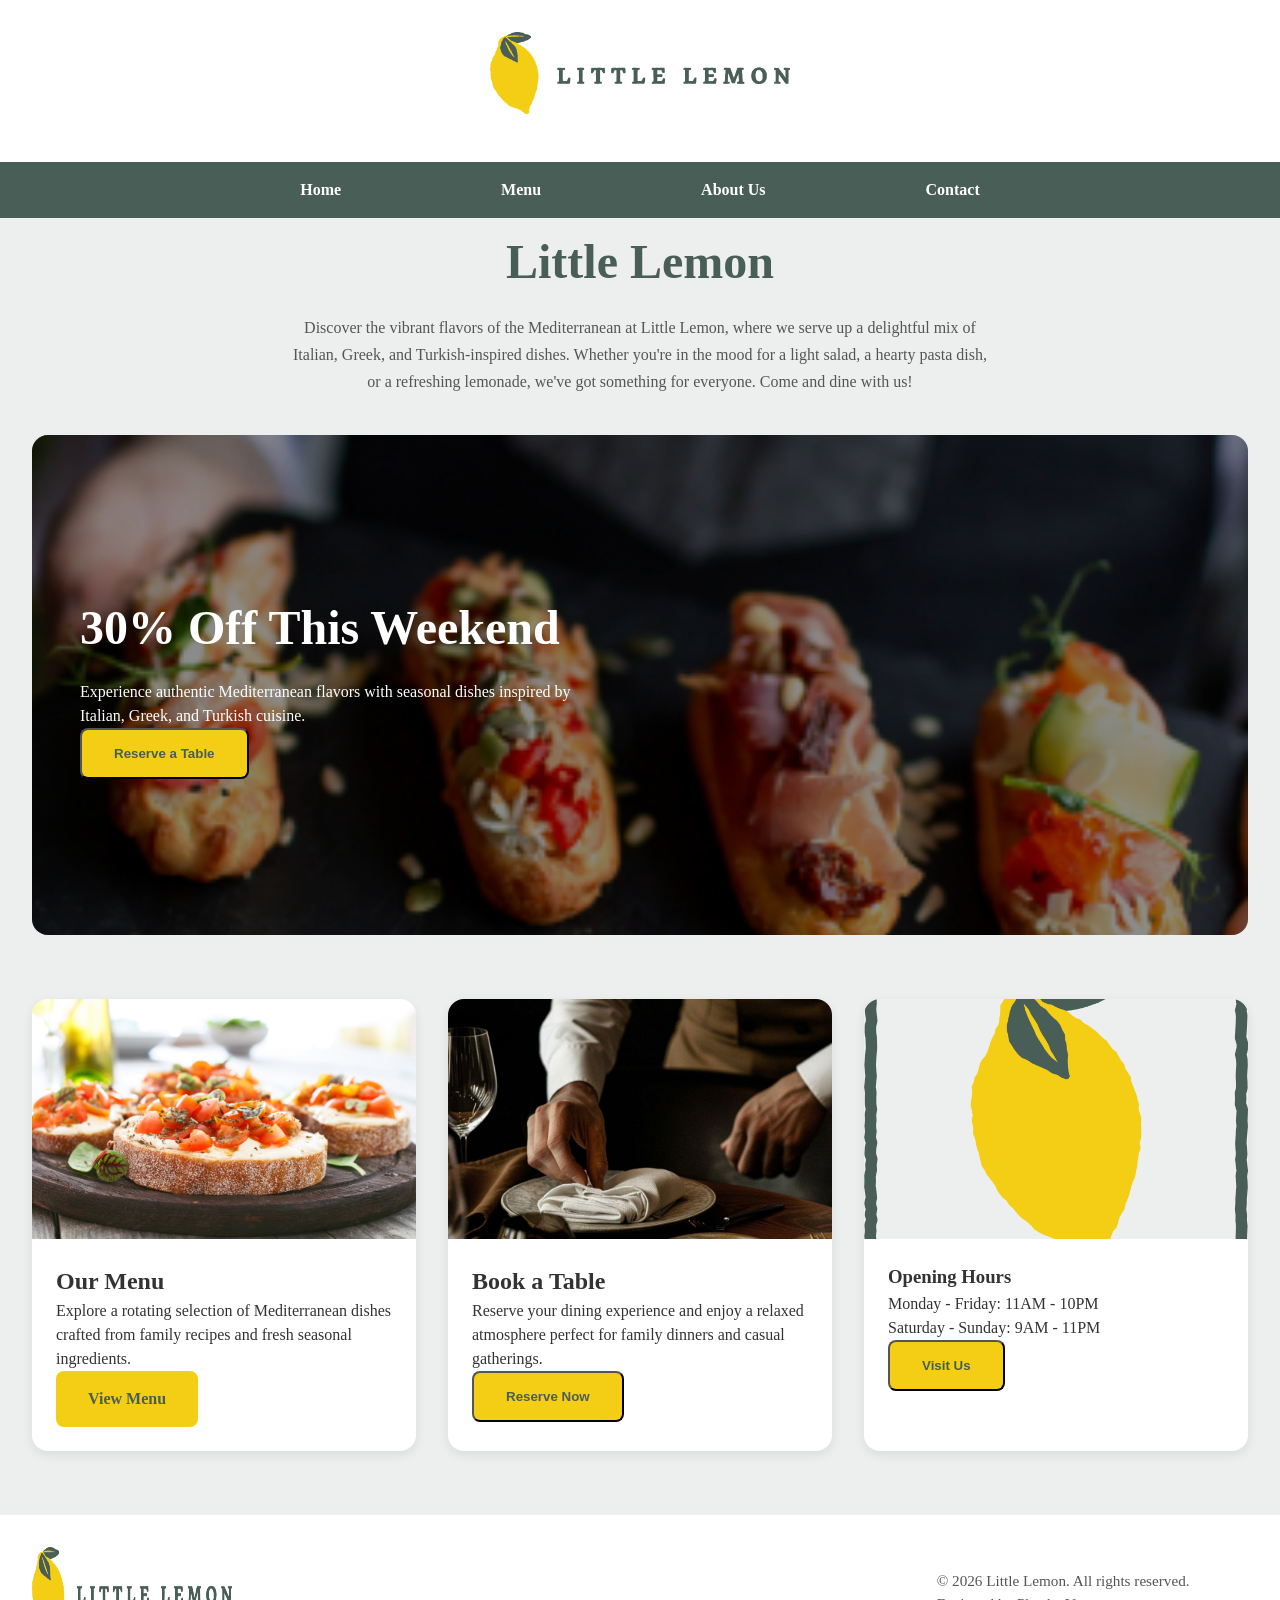
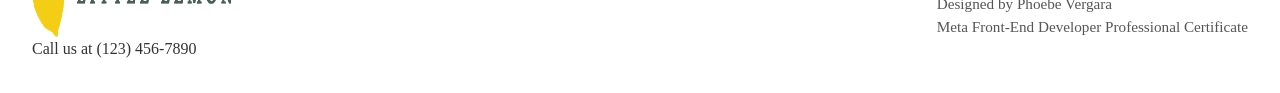
==== index.html @ f0d1e061 "Initial commit: Little Lemon responsive website" ====
<!DOCTYPE html>
<html lang="en">
<head>
    <meta charset="UTF-8">
    <meta name="viewport" content="width=device-width, initial-scale=1.0">
    <title>Document</title>
    <link rel="stylesheet" href="./style.css">
</head>
<body>
    <header class="site-header">
        <div><img src="./images/logo1.png" alt="Little Lemon Logo" class="main-logo"></div>
    </header>
    <nav class="main-nav">
            <ul class="nav-links">
                <li><a href="index.html">Home</a></li>
                <li><a href="menu.html">Menu</a></li>
                <li><a href="about.html">About Us</a></li>
                <li><a href="#footer">Contact</a></li>
            </ul>
    </nav>
    <section class="logo-text">
                <h1 class="logo-title">Little Lemon</h1>
                <p class="logo-description">Discover the vibrant flavors of the Mediterranean at Little Lemon, where we serve up a delightful mix of 
                Italian, Greek, and Turkish-inspired dishes. Whether you're in the mood for a light salad, 
                a hearty pasta dish, or a refreshing lemonade, we've got something for everyone. Come and dine with us!</p>
    </section>
    <main>
        <section class="hero-banner">
            <div class="hero-overlay">
            <article class="hero-content">
                <h2 class="hero-title">30% Off This Weekend</h2>
                <p class="hero-description">
                    Experience authentic Mediterranean flavors with seasonal dishes inspired by Italian, 
                    Greek, and Turkish cuisine.
                </p>
                <div>
                    <button class="hero-button">Reserve a Table</button>
                </div>
            </div>
            </article>
        </section>
        <section class="info-section">
            <article class="info-card">
                <img src="images/menu.jpg" alt="Little Lemon Banner" width="100%" height="200">
                <div class="card-content">
                    <h2>Our Menu</h2>
                    <p>Explore a rotating selection of Mediterranean dishes crafted from family 
                    recipes and fresh seasonal ingredients.</p>
                    <a href="menu.html"  class="card-button">View Menu</a>
                </div>
            </article>
            <article class="info-card">
                <img src="images/book a table.jpg" alt="Little Lemon Banner" width="100%" height="200">
                <div class="card-content">
                    <h2>Book a Table</h2>
                    <p>Reserve your dining experience and enjoy a relaxed atmosphere perfect for 
                    family dinners and casual gatherings.</p>
                    <button href="#" class="card-button">Reserve Now</button>
                </div>
            </article>
            <article class="info-card"> 
                <img src="images/open.png" alt="Little Lemon Banner" width="100%" height="200">
                <div class="card-content">
                    <h3>Opening Hours</h3>
                    <p>Monday - Friday: 11AM - 10PM
                <br>
                   Saturday - Sunday: 9AM - 11PM</p>
                   <button href="#" class="card-button">Visit Us</button>
                </div>
            </article>
        </section>
    </main>
    <footer class="site-footer" id="footer">
        <div class="footer-logo">
            <img src="images/little lemon logo.jpg" alt="Little Lemon Logo" width="200px" height="90px">
            <p>Call us at (123) 456-7890</p>
        </div>
        <div class="footer-copy"> 
            <p>&copy; 2026 Little Lemon. All rights reserved.</p>
            <p>Designed by Phoebe Vergara</p>
            <p>Meta Front-End Developer Professional Certificate</p>
        </div>       
    </footer>
</body>
</html>
---- style.css ----
* {
    margin: 0;
    padding: 0;
    box-sizing: border-box;
}
html {
    scroll-behavior: smooth;
}
body {
    font-family: "Times New Roman", Helvetica, sans-serif;
    line-height: 1.5;
    background-color: #edefee;
    color: #333;
}
main {
    max-width: 1400px;
    margin: 0 auto;
    height: auto;
    object-fit: cover;
}
img {
    max-width: 100%;
    display: block;
}
a {
    text-decoration: none;
    color: inherit;
}
ul {
    list-style: none;
}
section {
    margin-bottom: 2rem;
}
.site-header {
    display: flex;
    flex-direction: column;
    align-items: center;
    padding: 2rem;
    background-color: white;
}

.main-logo {
    width: 300px;
    margin-bottom: 1rem;
}

.logo-text {
    display: flex;
    flex-direction: column;
    align-items: center;
    text-align: center;
    padding: 0.5rem;
}

.logo-title {
    font-size: 3rem;
    color: #495e57;
    margin: 0 0 1rem 0;
}

.logo-description {
    font-size: 1rem;
    color: #555555;
    line-height: 1.7;
    max-width: 700px;
    margin: 0;
}

.main-nav {
    background-color: #495e57;
}

.nav-links {
    display: flex;
    justify-content: center;
    gap: 10rem;
    padding: 1rem 0;
    flex-wrap: wrap;
}

.nav-links a {
    color: white;
    font-weight: bold;
    position: relative;
    transition: 0.3s ease;
}
.nav-links a::after {
    content: "";
    position: absolute;
    width: 0;
    height: 2px;
    background-color: #f4ce14;
    left: 0;
    bottom: -5px;
    transition: width 0.3s ease;
}
.nav-links a:hover {
    color: #f4ce14;
}
.nav-links a:hover::after {
    width: 100%;
}

.hero-banner {
    background-image: url("images/banner.jpg");
    background-size: cover;
    background-position: center;
    height: 500px;
    margin: 2rem;
    border-radius: 16px;
    overflow: hidden;
}

.hero-overlay {
    background-color: rgba(0, 0, 0, 0.45);
    height: 100%;
    width: 100%;
    display: flex;
    align-items: center;
}

.hero-content {
    color: white;
    max-width: 600px;
    padding: 3rem;
    animation: fadeIn 1s ease forwards;
}

.hero-title {
    font-size:3rem;
    margin-bottom: 1rem;
}
.hero-button {
    display: inline-block;
    padding: 1rem 2rem;
    background-color: #f4ce14;
    color: #495e57;
    font-weight: bold;
    border-radius: 8px;
    transition: 0.3s ease;
}

.hero-button:hover {
    background-color: #ee9972;
    transform: translateY(-3px);
    box-shadow: 0 8px 20px rgba(0, 0, 0, 0.2);
}

.info-section {
    display: flex;
    gap: 2rem;
    padding: 2rem;
}

.info-card {
    background-color: white;
    border-radius: 16px;
    overflow: hidden;
    box-shadow: 0 4px 12px rgba(0, 0, 0, 0.08);
    flex: 1;
    transition: ease 0.3s;
    position: relative;
}

.info-card:hover {
    transform: translateY(-8px) scale(1.01);
    box-shadow: 0 10px 28px rgba(0, 0, 0, 0.18);
}

.info-card:hover img {
    transform: scale(1.05);
}
.info-card img {
    width: 100%;
    height: 240px;
    object-fit: cover;
    display: block;
    background-color: #edefee;
    transition: transform 0.3s ease;
}
.card-image {
    width: 100%;
    height: auto;
    display: block;
    object-fit: cover;
    transition: transform 0.3s ease;
}

.card-content {
    padding: 1.5rem;
}

.card-title {
    font-size: 1.5rem;
    margin-bottom: 1rem;
    color: #495e57;
}

.card-description {
    font-size: 1rem;
    color: #555555;
    line-height: 1.7;
    margin-bottom: 1.5rem;
}

.card-button {    
    display: inline-block;
    padding: 1rem 2rem;
    background-color: #f4ce14;
    color: #495e57;
    font-weight: bold;
    border-radius: 8px;
    transition: 0.3s ease;
}

.card-button:hover {
    background-color: #ee9972;
    transform: translateY(-3px);
}

.site-footer {
    display: flex;
    justify-content: space-between;
    align-items: center;
    padding: 2rem;
    background-color: white;
}

.footer-copy {
    color: #555555;
    font-size: 0.95rem;
}

@media (max-width: 900px) {
    .nav-links {
        flex-direction: column;
        gap: 1rem;
        align-items: center;
    }
    .hero-banner {
        height: auto;
        margin: 1rem;
    }
    .hero-content {
        padding: 2rem;
    }
    .hero-title {
        font-size: 2.2rem;
    }
    .info-section {
        flex-direction: column;
    }
    .site-footer {
        flex-direction: column;
        gap: 1rem;
        text-align: center;
    }
    .main-logo {
        width: 220px;
    }
    .logo-title {
        font-size: 2.3rem;
    }
}

@keyframes fadeIn {
    from {
        opacity: 0;
        transform: translateY(20px);
    }
    to {
        opacity: 1;
        transform: translateY(0);
    }
}

button, a {
    cursor: pointer;
}
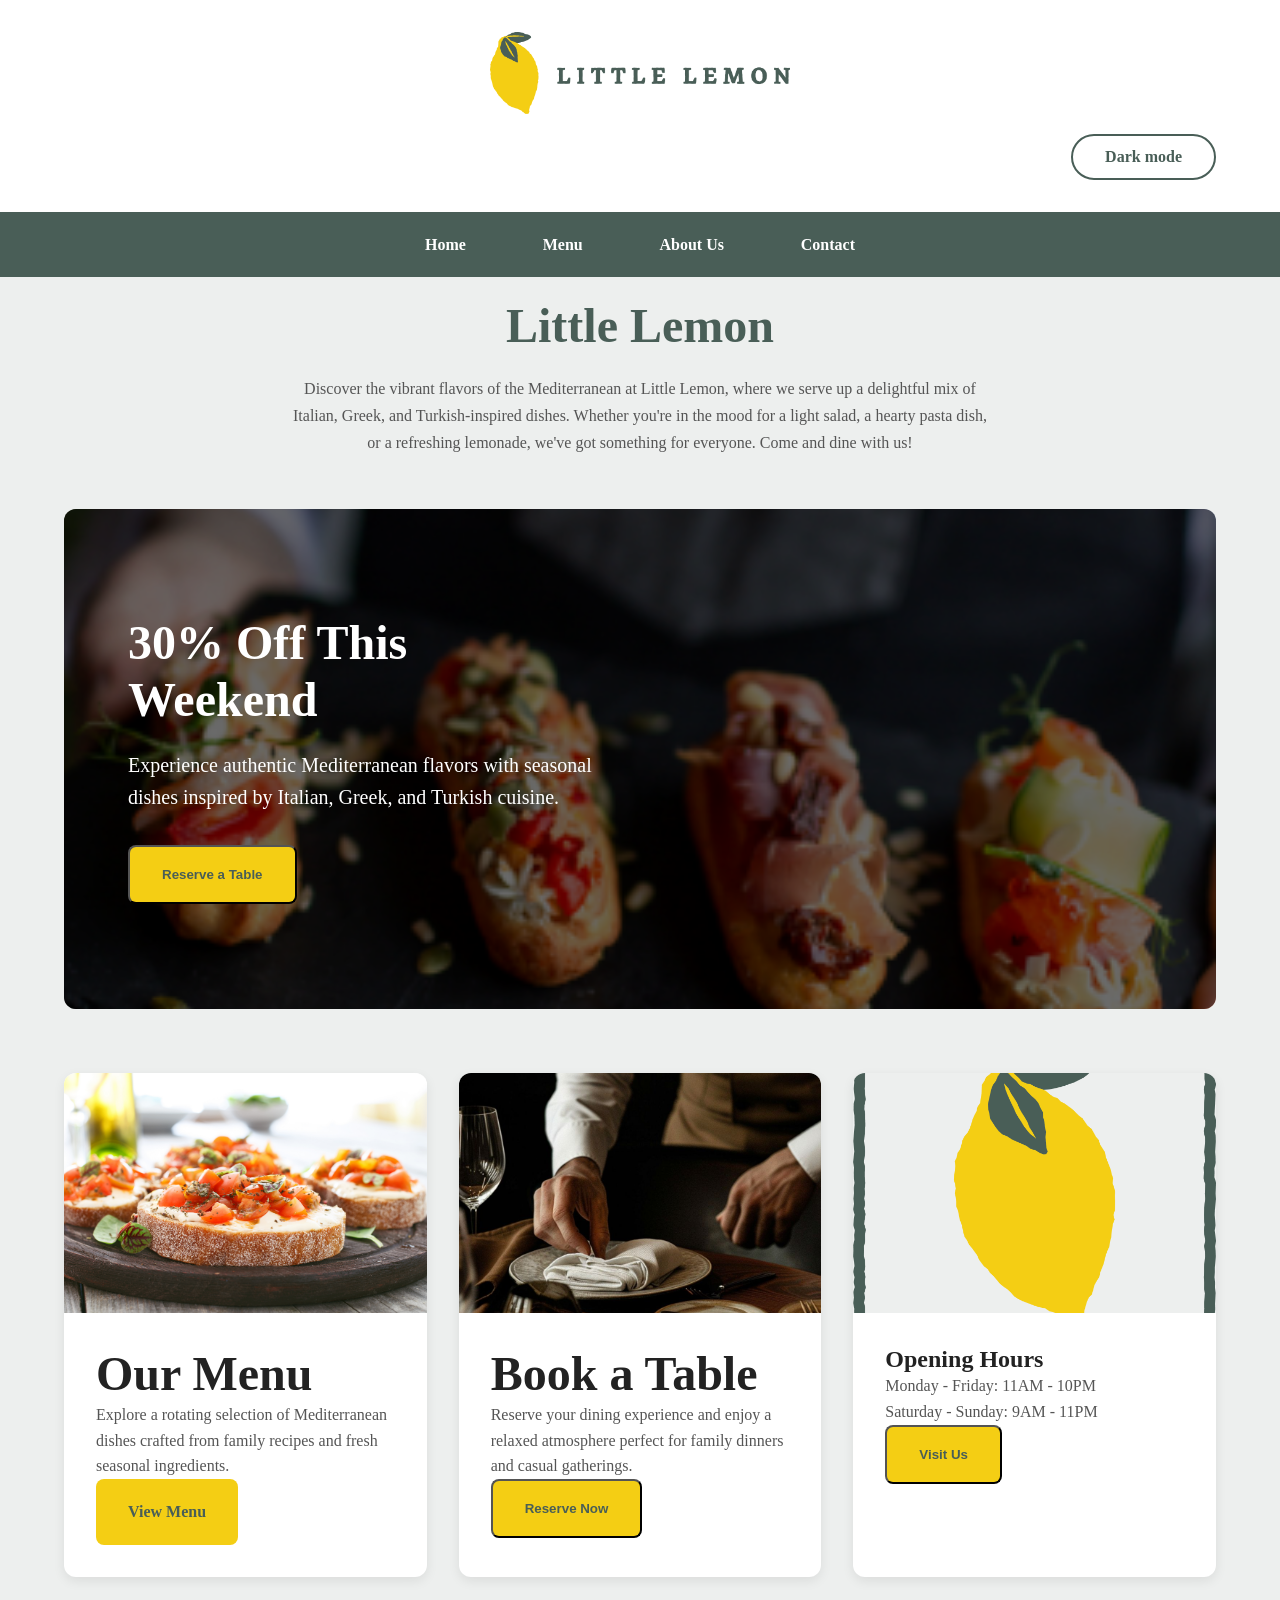
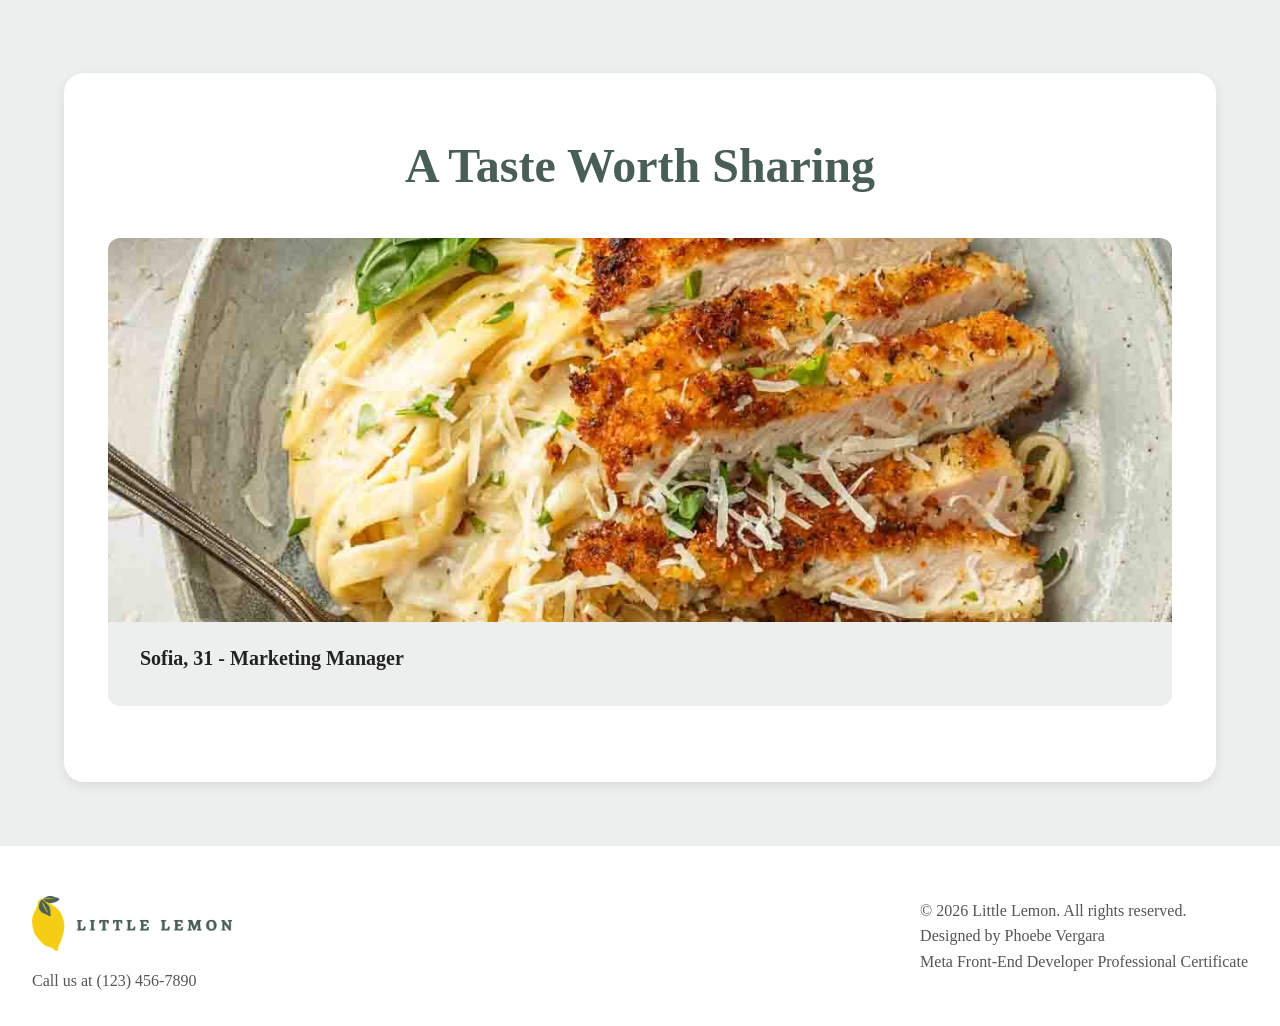
==== commit e9124084: "Added new features, cleaned up files, and implemented dark mode toggle as personal preference Implem" ====
--- a/index.html
+++ b/index.html
@@ -4,11 +4,13 @@
     <meta charset="UTF-8">
     <meta name="viewport" content="width=device-width, initial-scale=1.0">
     <title>Document</title>
+    <link rel="stylesheet" href="global.css">
     <link rel="stylesheet" href="./style.css">
 </head>
 <body>
     <header class="site-header">
         <div><img src="./images/logo1.png" alt="Little Lemon Logo" class="main-logo"></div>
+        <button class="theme-toggle" id="theme-toggle" type="button" aria-pressed="false">Dark mode</button>
     </header>
     <nav class="main-nav">
             <ul class="nav-links">
@@ -34,7 +36,7 @@
                     Greek, and Turkish cuisine.
                 </p>
                 <div>
-                    <button class="hero-button">Reserve a Table</button>
+                    <button id="reserve-btn" class="hero-button">Reserve a Table</button>
                 </div>
             </div>
             </article>
@@ -55,7 +57,7 @@
                     <h2>Book a Table</h2>
                     <p>Reserve your dining experience and enjoy a relaxed atmosphere perfect for 
                     family dinners and casual gatherings.</p>
-                    <button href="#" class="card-button">Reserve Now</button>
+                    <button href="reservation.html" class="card-button">Reserve Now</button>
                 </div>
             </article>
             <article class="info-card"> 
@@ -69,6 +71,137 @@
                 </div>
             </article>
         </section>
+        <section class="testimonials" aria-labelledby="testimonials-title">
+            <h2>A Taste Worth Sharing</h2>
+
+            <div class="testimonials-viewport">
+                <div class="testimonials-track">
+                    <article class="testimonial-card">
+                        <button class="testimonial-trigger"
+                                type="button"
+                                data-image="images/chicken alfredo linguine.jpg"
+                                data-alt="Chicken Alfredo Linguine"
+                                data-name="Sofia, 31"
+                                data-job="Marketing Manager"
+                                data-highlight="Alfredo Linguine"
+                                data-rating="5"
+                                data-review="I came in with a few colleagues after work and ended up loving almost everything we ordered. 
+                            The flavors felt fresh and familiar at the same time, and the Alfredo Linguine was the highlight for me. 
+                            Little Lemon is definitely going on my list of places to bring friends.">
+                            <img src="images/chicken alfredo linguine.jpg" alt="Chicken Alfredo Linguine">
+                            <span>Sofia, 31 - Marketing Manager</span>
+                        </button>
+                    </article>
+                    <article class="testimonial-card">
+                        <button class="testimonial-trigger"
+                                type="button"
+                                data-image="images/med moussaka.jpg"
+                                data-alt="Mediterranean Moussaka"
+                                data-name="Elena, 42"
+                                data-job="Homemaker"
+                                data-highlight="Mediterranean Moussaka"
+                                data-rating="5"
+                                data-review="We brought the whole family for dinner, and everyone found something they enjoyed. 
+                            I loved that the menu had lighter choices alongside heartier dishes, like their Mediterranean Moussaka, 
+                            so there was something for everyone at the table. 
+                            It was a lovely family meal, and we’ll definitely be returning.">
+                            <img src="images/med moussaka.jpg" alt="Mediterranean Moussaka">
+                            <span>Elena, 42 — Homemaker</span>
+                        </button>
+                    </article>
+                    <article class="testimonial-card">
+                        <button class="testimonial-trigger"
+                                type="button"
+                                data-image="images/chicken pide.jpg"
+                                data-alt="Chicken Pide"
+                                data-name="Lidia, 63"
+                                data-job="Retired Teacher"
+                                data-highlight="Chicken Pide"
+                                data-rating="5"
+                                data-review="My husband and I enjoy discovering restaurants that remind us of the Mediterranean flavors we grew up with. 
+                            Little Lemon brought back some familiar tastes while still offering its own interpretation. 
+                            We had a wonderful dinner together and appreciated the warm, welcoming feel of the restaurant, and of course, enjoyed their Chicken Pide.">
+                            <img src="images/chicken pide.jpg" alt="Chicken Pide">
+                            <span>Lidia, 63 — Retired Teacher</span>
+                        </button>
+                    </article>
+                    <article class="testimonial-card">
+                        <button class="testimonial-trigger"
+                                type="button"
+                                data-image="images/seafood arrabbiata.jpg"
+                                data-alt="Seafood Arrabbiata"
+                                data-name="Michael, 57"
+                                data-job="Business Consultant"
+                                data-highlight="Seafood Arrabbiata"
+                                data-rating="5"
+                                data-review="I chose Little Lemon for a dinner with a business associate and was impressed by the balance of quality and atmosphere. 
+                            The food gave us plenty to talk about, while the setting remained relaxed enough for a good conversation. 
+                            I could easily see myself returning for both business and personal dinners.">
+                            <img src="images/seafood arrabbiata.jpg" alt="Seafood Arrabbiata">
+                            <span>Michael, 57 — Business Consultant</span>
+                        </button>
+                    </article>
+                    <article class="testimonial-card">
+                        <button class="testimonial-trigger"
+                                type="button"
+                                data-image="images/Little Lemon Mint Cooler.jpg"
+                                data-alt="Little Lemon Mint Cooler"
+                                data-name="Mia, 29"
+                                data-job="Freelance Graphic Designer"
+                                data-highlight="lemonade"
+                                data-rating="5"
+                                data-review="I stopped by for dinner on my own and was surprised by how comfortable the whole experience felt. 
+                            The food was beautifully prepared, portions were satisfying, and the lemonade was exactly what I needed. 
+                            I’d happily come back either by myself or with friends.">
+                            <img src="images/Little Lemon Mint Cooler.jpg" alt="Little Lemon Mint Cooler">
+                            <span>Mia, 29 — Freelance Graphic Designer</span>
+                        </button>
+                    </article>
+                    <article class="testimonial-card">
+                        <button class="testimonial-trigger"
+                                type="button"
+                                data-image="images/lamb gyro plate.jpg"
+                                data-alt="Lamb Gyro Plate"
+                                data-name="Daniel, 34"
+                                data-job="Architect"
+                                data-highlight="Lamb Gyro Plate|Iskender Kebab|Tiramisu"
+                                data-rating="5"
+                                data-review="I’m always interested in trying different cuisines, and Little Lemon was a great find. 
+                            I especially enjoyed the Lamb Gyro Plate, the Iskender Kebab and their Tiramisu!
+                            It’s the kind of place where you can have a proper dinner without feeling like you need a special occasion.">
+                            <img src="images/lamb gyro plate.jpg" alt="Lamb Gyro Plate">
+                            <span>Daniel, 34 — Architect</span>
+                        </button>
+                    </article>
+                </div>
+            </div>
+        </section>
+        <div id="testimonial-modal"
+             class="testimonial-modal"
+             role="dialog"
+             aria-modal="true"
+             aria-labelledby="modal-name"
+             aria-hidden="true">
+
+             <div class="testimonial-modal-content">
+                <button class="modal-close" type="button" aria-labelledby="Close testimonial">
+                    &times;
+                </button>
+                
+                <img src="" alt="" id="modal-image">
+
+                <div class="modal-review">
+                    <p id="modal-rating"></p>
+                    <h3 id="modal-name"></h3>
+                    <p id="modal-job"></p>
+                    <blockquote id="modal-review-text"></blockquote>
+
+                    <button id="modal-next" type="button">Next</button>
+                </div>
+
+             </div>
+
+        </div>
     </main>
     <footer class="site-footer" id="footer">
         <div class="footer-logo">
@@ -81,5 +214,6 @@
             <p>Meta Front-End Developer Professional Certificate</p>
         </div>       
     </footer>
+    <script src="script.js"></script>
 </body>
 </html>
--- a/global.css
+++ b/global.css
@@ -0,0 +1,254 @@
+:root {
+    color-scheme: light;
+
+    --primary-green: #495e57;
+    --primary-yellow: #f4ce14;
+    --accent-orange: #ee9972;
+
+    --surface: #ffffff;
+    --surface-muted: #edefee;
+    --text: #333333;
+    --text-muted: #555555;
+    --text-heading: #222222;
+    --text-on-dark: #ffffff;
+    --border: #cccccc;
+
+    --shadow-light: 0 4px 12px rgba(0, 0, 0, 0.08);
+
+    --radius-large: 20px;
+    --radius-medium: 12px;
+    --radius-small: 8px;
+
+    --space-fluid-xs: clamp(0.5rem, 1vw, 0.75rem);
+    --space-fluid-sm: clamp(0.75rem, 2vw, 1.25rem);
+    --space-fluid-md: clamp(1rem, 3vw, 2rem);
+    --space-fluid-lg: clamp(2rem, 5vw, 4rem);
+    --space-fluid-xl: clamp(3rem, 8vw, 6rem);
+
+    --text-fluid-sm: clamp(0.875rem, 1.5vw, 1rem);
+    --text-fluid-md: clamp(1rem, 2vw, 1.25rem);
+    --text-fluid-lg: clamp(2rem, 5vw, 4.5rem);
+}
+
+:root[data-theme="dark"] {
+    color-scheme: dark;
+    --surface: #0f172a;
+    --surface-muted: #1e293b;
+    --text: #e2e8f0;
+    --text-muted: #cbd5e1;
+    --text-heading: #f8fafc;
+    --text-on-dark: #ffffff;
+    --border: #475569;
+}
+
+* {
+    margin: 0;
+    padding: 0;
+    box-sizing: border-box;
+}
+
+html {
+    scroll-behavior: smooth;
+}
+
+body {
+    min-height: 100vh;
+    font-family: "Times New Roman", Helvetica, sans-serif;
+    line-height: 1.6;
+    background-color: var(--surface-muted);
+    color: var(--text);
+    font-size: var(--text-fluid-sm);
+}
+
+main {
+    width: min(95%, 1400px);
+    margin: 0 auto;
+}
+
+img {
+    max-width: 100%;
+    display: block;
+}
+
+a {
+    text-decoration: none;
+    color: inherit;
+}
+
+ul {
+    list-style: none;
+}
+
+button,
+a {
+    cursor: pointer;
+}
+
+.site-header {
+    display: flex;
+    flex-direction: column;
+    align-items: center;
+    gap: var(--space-fluid-sm);
+    padding: var(--space-fluid-md) var(--space-fluid-lg);
+    background-color: var(--surface);
+}
+
+.main-logo {
+    width: clamp(220px, 30vw, 300px);
+    margin: 0;
+}
+
+.theme-toggle {
+    align-self: flex-end;
+    min-width: 7.5rem;
+    padding: var(--space-fluid-xs) var(--space-fluid-md);
+    border: 2px solid var(--primary-green);
+    border-radius: 999px;
+    background-color: var(--surface);
+    color: var(--primary-green);
+    font-family: inherit;
+    font-weight: bold;
+    font-size: var(--text-fluid-sm);
+    transition: background-color 0.3s ease, color 0.3s ease, border-color 0.3s ease;
+}
+
+.theme-toggle:hover {
+    background-color: var(--primary-green);
+    color: var(--text-on-dark);
+    border-color: var(--primary-green);
+}
+
+.main-nav {
+    background-color: var(--primary-green);
+}
+
+.nav-links {
+    display: flex;
+    justify-content: center;
+    align-items: center;
+    flex-wrap: wrap;
+    gap: clamp(1.5rem, 6vw, 6rem);
+    padding: var(--space-fluid-sm) var(--space-fluid-md);
+    list-style: none;
+}
+
+.nav-links a {
+    color: var(--text-on-dark);
+    font-weight: bold;
+    position: relative;
+    transition: color 0.3s ease;
+}
+
+.main-nav .nav-links a {
+    color: var(--text-on-dark);
+}
+
+.nav-links a::after {
+    content: "";
+    position: absolute;
+    left: 0;
+    bottom: -0.35rem;
+    width: 0;
+    height: 2px;
+    background-color: var(--primary-yellow);
+    transition: width 0.3s ease;
+}
+
+.nav-links a:hover {
+    color: var(--primary-yellow);
+}
+
+.nav-links a:hover::after {
+    width: 100%;
+}
+
+h1,
+h2,
+h3,
+h4 {
+    line-height: 1.2;
+    color: var(--text-heading);
+}
+
+h1 {
+    font-size: clamp(2.5rem, 5vw, 4.5rem);
+}
+
+h2 {
+    font-size: clamp(2rem, 4vw, 3rem);
+}
+
+h3 {
+    font-size: clamp(1.2rem, 2vw, 1.5rem);
+}
+
+p {
+    color: var(--text-muted);
+}
+
+.breadcrumb-container {
+    display: inline-block;
+    padding: var(--space-fluid-xs) var(--space-fluid-sm);
+    border-radius: var(--radius-large);
+    color: var(--primary-green);
+    font-size: var(--text-fluid-sm);
+}
+
+.breadcrumb-container a {
+    color: var(--primary-green);
+    font-weight: bold;
+    transition: color 0.3s ease;
+}
+
+.breadcrumb-container a:hover {
+    color: var(--primary-yellow);
+}
+
+.site-footer {
+    display: flex;
+    justify-content: space-between;
+    align-items: center;
+    gap: var(--space-fluid-md);
+    padding: var(--space-fluid-md);
+    background-color: var(--surface);
+}
+
+.footer-logo img {
+    width: clamp(160px, 20vw, 200px);
+    height: clamp(72px, 9vw, 90px);
+    object-fit: contain;
+}
+
+.footer-copy {
+    color: var(--text-muted);
+}
+
+@media (prefers-reduced-motion: reduce) {
+    html {
+        scroll-behavior: auto;
+    }
+
+    *,
+    *::before,
+    *::after {
+        transition-duration: 0.01ms !important;
+        animation-duration: 0.01ms !important;
+        animation-iteration-count: 1 !important;
+    }
+}
+
+@media (max-width: 900px) {
+    .nav-links {
+        flex-direction: column;
+        gap: var(--space-fluid-sm);
+    }
+
+    .site-footer {
+        flex-direction: column;
+        text-align: center;
+    }
+
+    .theme-toggle {
+        align-self: center;
+    }
+}
--- a/style.css
+++ b/style.css
@@ -1,48 +1,5 @@
-* {
-    margin: 0;
-    padding: 0;
-    box-sizing: border-box;
-}
-html {
-    scroll-behavior: smooth;
-}
-body {
-    font-family: "Times New Roman", Helvetica, sans-serif;
-    line-height: 1.5;
-    background-color: #edefee;
-    color: #333;
-}
 main {
-    max-width: 1400px;
-    margin: 0 auto;
     height: auto;
-    object-fit: cover;
-}
-img {
-    max-width: 100%;
-    display: block;
-}
-a {
-    text-decoration: none;
-    color: inherit;
-}
-ul {
-    list-style: none;
-}
-section {
-    margin-bottom: 2rem;
-}
-.site-header {
-    display: flex;
-    flex-direction: column;
-    align-items: center;
-    padding: 2rem;
-    background-color: white;
-}
-
-.main-logo {
-    width: 300px;
-    margin-bottom: 1rem;
 }
 
 .logo-text {
@@ -50,70 +7,35 @@
     flex-direction: column;
     align-items: center;
     text-align: center;
-    padding: 0.5rem;
+    padding: var(--space-fluid-sm);
 }
 
 .logo-title {
-    font-size: 3rem;
-    color: #495e57;
-    margin: 0 0 1rem 0;
+    font-size: clamp(2.5rem, 5vw, 3rem);
+    color: var(--primary-green);
+    margin-bottom: var(--space-fluid-sm);
 }
 
 .logo-description {
-    font-size: 1rem;
-    color: #555555;
+    font-size: var(--text-fluid-sm);
+    color: var(--text-muted);
     line-height: 1.7;
-    max-width: 700px;
+    max-width: 44rem;
     margin: 0;
-}
-
-.main-nav {
-    background-color: #495e57;
-}
-
-.nav-links {
-    display: flex;
-    justify-content: center;
-    gap: 10rem;
-    padding: 1rem 0;
-    flex-wrap: wrap;
-}
-
-.nav-links a {
-    color: white;
-    font-weight: bold;
-    position: relative;
-    transition: 0.3s ease;
-}
-.nav-links a::after {
-    content: "";
-    position: absolute;
-    width: 0;
-    height: 2px;
-    background-color: #f4ce14;
-    left: 0;
-    bottom: -5px;
-    transition: width 0.3s ease;
-}
-.nav-links a:hover {
-    color: #f4ce14;
-}
-.nav-links a:hover::after {
-    width: 100%;
 }
 
 .hero-banner {
     background-image: url("images/banner.jpg");
     background-size: cover;
     background-position: center;
-    height: 500px;
-    margin: 2rem;
-    border-radius: 16px;
+    height: clamp(24rem, 50vw, 31.25rem);
+    margin: var(--space-fluid-md);
+    border-radius: var(--radius-medium);
     overflow: hidden;
 }
 
 .hero-overlay {
-    background-color: rgba(0, 0, 0, 0.45);
+    background-color: rgba(0, 0, 0, 0.58);
     height: 100%;
     width: 100%;
     display: flex;
@@ -121,43 +43,52 @@
 }
 
 .hero-content {
-    color: white;
+    color: #ffffff;
     max-width: 600px;
-    padding: 3rem;
+    padding: var(--space-fluid-lg);
     animation: fadeIn 1s ease forwards;
 }
 
 .hero-title {
-    font-size:3rem;
-    margin-bottom: 1rem;
-}
+    font-size: clamp(2.25rem, 5vw, 3rem);
+    margin-bottom: var(--space-fluid-sm);
+    color: #ffffff;
+}
+
+.hero-description {
+    color: #ffffff;
+    font-size: var(--text-fluid-md);
+    line-height: 1.6;
+    margin-bottom: var(--space-fluid-md);
+}
+
 .hero-button {
     display: inline-block;
-    padding: 1rem 2rem;
-    background-color: #f4ce14;
-    color: #495e57;
-    font-weight: bold;
-    border-radius: 8px;
+    padding: var(--space-fluid-sm) var(--space-fluid-md);
+    background-color: var(--primary-yellow);
+    color: var(--primary-green);
+    font-weight: bold;
+    border-radius: var(--radius-small);
     transition: 0.3s ease;
 }
 
 .hero-button:hover {
-    background-color: #ee9972;
+    background-color: var(--accent-orange);
     transform: translateY(-3px);
     box-shadow: 0 8px 20px rgba(0, 0, 0, 0.2);
 }
 
 .info-section {
     display: flex;
-    gap: 2rem;
-    padding: 2rem;
+    gap: var(--space-fluid-md);
+    padding: var(--space-fluid-md);
 }
 
 .info-card {
-    background-color: white;
-    border-radius: 16px;
-    overflow: hidden;
-    box-shadow: 0 4px 12px rgba(0, 0, 0, 0.08);
+    background-color: var(--surface);
+    border-radius: var(--radius-medium);
+    overflow: hidden;
+    box-shadow: var(--shadow-light);
     flex: 1;
     transition: ease 0.3s;
     position: relative;
@@ -176,7 +107,7 @@
     height: 240px;
     object-fit: cover;
     display: block;
-    background-color: #edefee;
+    background-color: var(--surface-muted);
     transition: transform 0.3s ease;
 }
 .card-image {
@@ -188,79 +119,219 @@
 }
 
 .card-content {
-    padding: 1.5rem;
+    padding: var(--space-fluid-md);
 }
 
 .card-title {
-    font-size: 1.5rem;
-    margin-bottom: 1rem;
-    color: #495e57;
+    font-size: var(--text-fluid-md);
+    margin-bottom: var(--space-fluid-sm);
+    color: var(--primary-green);
 }
 
 .card-description {
-    font-size: 1rem;
-    color: #555555;
+    font-size: var(--text-fluid-sm);
+    color: var(--text-muted);
     line-height: 1.7;
-    margin-bottom: 1.5rem;
+    margin-bottom: var(--space-fluid-md);
 }
 
 .card-button {    
     display: inline-block;
-    padding: 1rem 2rem;
-    background-color: #f4ce14;
-    color: #495e57;
-    font-weight: bold;
-    border-radius: 8px;
+    padding: var(--space-fluid-sm) var(--space-fluid-md);
+    background-color: var(--primary-yellow);
+    color: var(--primary-green);
+    font-weight: bold;
+    border-radius: var(--radius-small);
     transition: 0.3s ease;
 }
 
 .card-button:hover {
-    background-color: #ee9972;
+    background-color: var(--accent-orange);
     transform: translateY(-3px);
 }
 
-.site-footer {
-    display: flex;
-    justify-content: space-between;
+.testimonials {
+    margin: var(--space-fluid-lg) var(--space-fluid-md);
+    padding: var(--space-fluid-lg) var(--space-fluid-md);
+    border-radius: var(--radius-large);
+    background-color: var(--surface);
+    box-shadow: var(--shadow-light);
+}
+
+.testimonials > h2 {
+    margin-bottom: var(--space-fluid-md);
+    text-align: center;
+    color: var(--primary-green);
+}
+
+.testimonial-modal {
+    position: fixed;
+    inset: 0;
+    z-index: 1100;
+    display: none;
     align-items: center;
-    padding: 2rem;
-    background-color: white;
-}
-
-.footer-copy {
-    color: #555555;
-    font-size: 0.95rem;
+    justify-content: center;
+    padding: var(--space-fluid-md);
+    background-color: rgba(15, 23, 42, 0.72);
+}
+
+.testimonial-modal.is-visible {
+    display: flex;
+}
+
+.testimonial-modal-content {
+    position: relative;
+    width: min(100%, 56rem);
+    overflow: hidden;
+    border-radius: var(--radius-large);
+    background-color: var(--surface);
+    display: grid;
+    grid-template-columns: 1fr 1fr;
+    box-shadow: 0 1rem 3rem rgba(0, 0, 0, 0.3);
+}
+
+.modal-close {
+    position: absolute;
+    top: var(--space-fluid-sm);
+    right: var(--space-fluid-sm);
+    z-index: 1;
+    width: 2.5rem;
+    height: 2.5rem;
+    border: 0;
+    border-radius: 50%;
+    background-color: var(--surface);
+    color: var(--text-heading);
+    font-size: 1.5rem;
+    cursor: pointer;
+}
+
+.testimonials-viewport {
+    overflow: hidden;
+    border-radius: var(--radius-medium);
+}
+
+.testimonials-track {
+    display: flex;
+    transition: transform 0.5s ease;
+}
+
+.testimonial-card {
+    flex: 0 0 100%;
+    padding: var(--space-fluid-xs);
+}
+
+.testimonial-trigger {
+    width: 100%;
+    display: flex;
+    flex-direction: column;
+    gap: var(--space-fluid-sm);
+    border: 0;
+    padding: 0 0 var(--space-fluid-md);
+    border-radius: var(--radius-medium);
+    background-color: var(--surface-muted);
+    color: var(--text);
+    font: inherit;
+    text-align: left;
+    overflow: hidden;
+    cursor: pointer;
+    transition: transform 0.3s ease, box-shadow 0.3s ease;
+}
+
+.testimonial-trigger:hover,
+.testimonial-trigger:focus-visible {
+    transform: translateY(-4px);
+    box-shadow: var(--shadow-light);
+    outline: 3px solid var(--primary-yellow);
+    outline-offset: 3px;
+}
+
+.testimonial-trigger img {
+    width: 100%;
+    height: clamp(16rem, 38vw, 24rem);
+    object-fit: cover;
+}
+
+.testimonial-trigger span {
+    display: block;
+    padding: 0 var(--space-fluid-md);
+    color: var(--text-heading);
+    font-size: var(--text-fluid-md);
+    font-weight: bold;
+}
+
+.modal-review {
+    padding: var(--space-fluid-lg);
+}
+
+.modal-review h3 {
+    color: var(--primary-green);
+}
+
+.modal-review blockquote {
+    margin: var(--space-fluid-md) 0;
+    color: var(--text-muted);
+    line-height: 1.7;
+    font-style: italic;
+}
+
+.review-highlight {
+    color: var(--primary-green);
+    background-color: var(--primary-yellow);
+    font-style: normal;
+    font-weight: bold;
+    padding: 0 0.15em;
+}
+
+#modal-next,
+#continue-to-booking,
+#agree-policy-btn,
+#review-policies {
+    padding: var(--space-fluid-sm) var(--space-fluid-md);
+    border: 0;
+    border-radius: var(--radius-small);
+    background-color: var(--primary-green);
+    color: var(--text-on-dark);
+    font: inherit;
+    font-weight: bold;
+    cursor: pointer;
+    transition: background-color 0.3s ease, transform 0.3s ease;
+}
+
+#modal-next:hover,
+#continue-to-booking:hover,
+#agree-policy-btn:hover,
+#review-policies:hover {
+    background-color: var(--primary-yellow);
+    color: var(--primary-green);
+    transform: translateY(-2px);
 }
 
 @media (max-width: 900px) {
-    .nav-links {
-        flex-direction: column;
-        gap: 1rem;
-        align-items: center;
-    }
     .hero-banner {
         height: auto;
-        margin: 1rem;
+        margin: var(--space-fluid-sm);
     }
     .hero-content {
-        padding: 2rem;
+        padding: var(--space-fluid-md);
     }
     .hero-title {
-        font-size: 2.2rem;
+        font-size: clamp(2rem, 7vw, 2.2rem);
     }
     .info-section {
         flex-direction: column;
     }
-    .site-footer {
-        flex-direction: column;
-        gap: 1rem;
-        text-align: center;
-    }
-    .main-logo {
-        width: 220px;
-    }
     .logo-title {
-        font-size: 2.3rem;
+        font-size: clamp(2rem, 7vw, 2.3rem);
+    }
+
+    .testimonial-modal-content {
+        grid-template-columns: 1fr;
+        max-height: 90vh;
+        overflow-y: auto;
+    }
+
+    .testimonial-trigger img {
+        height: clamp(14rem, 55vw, 20rem);
     }
 }
 
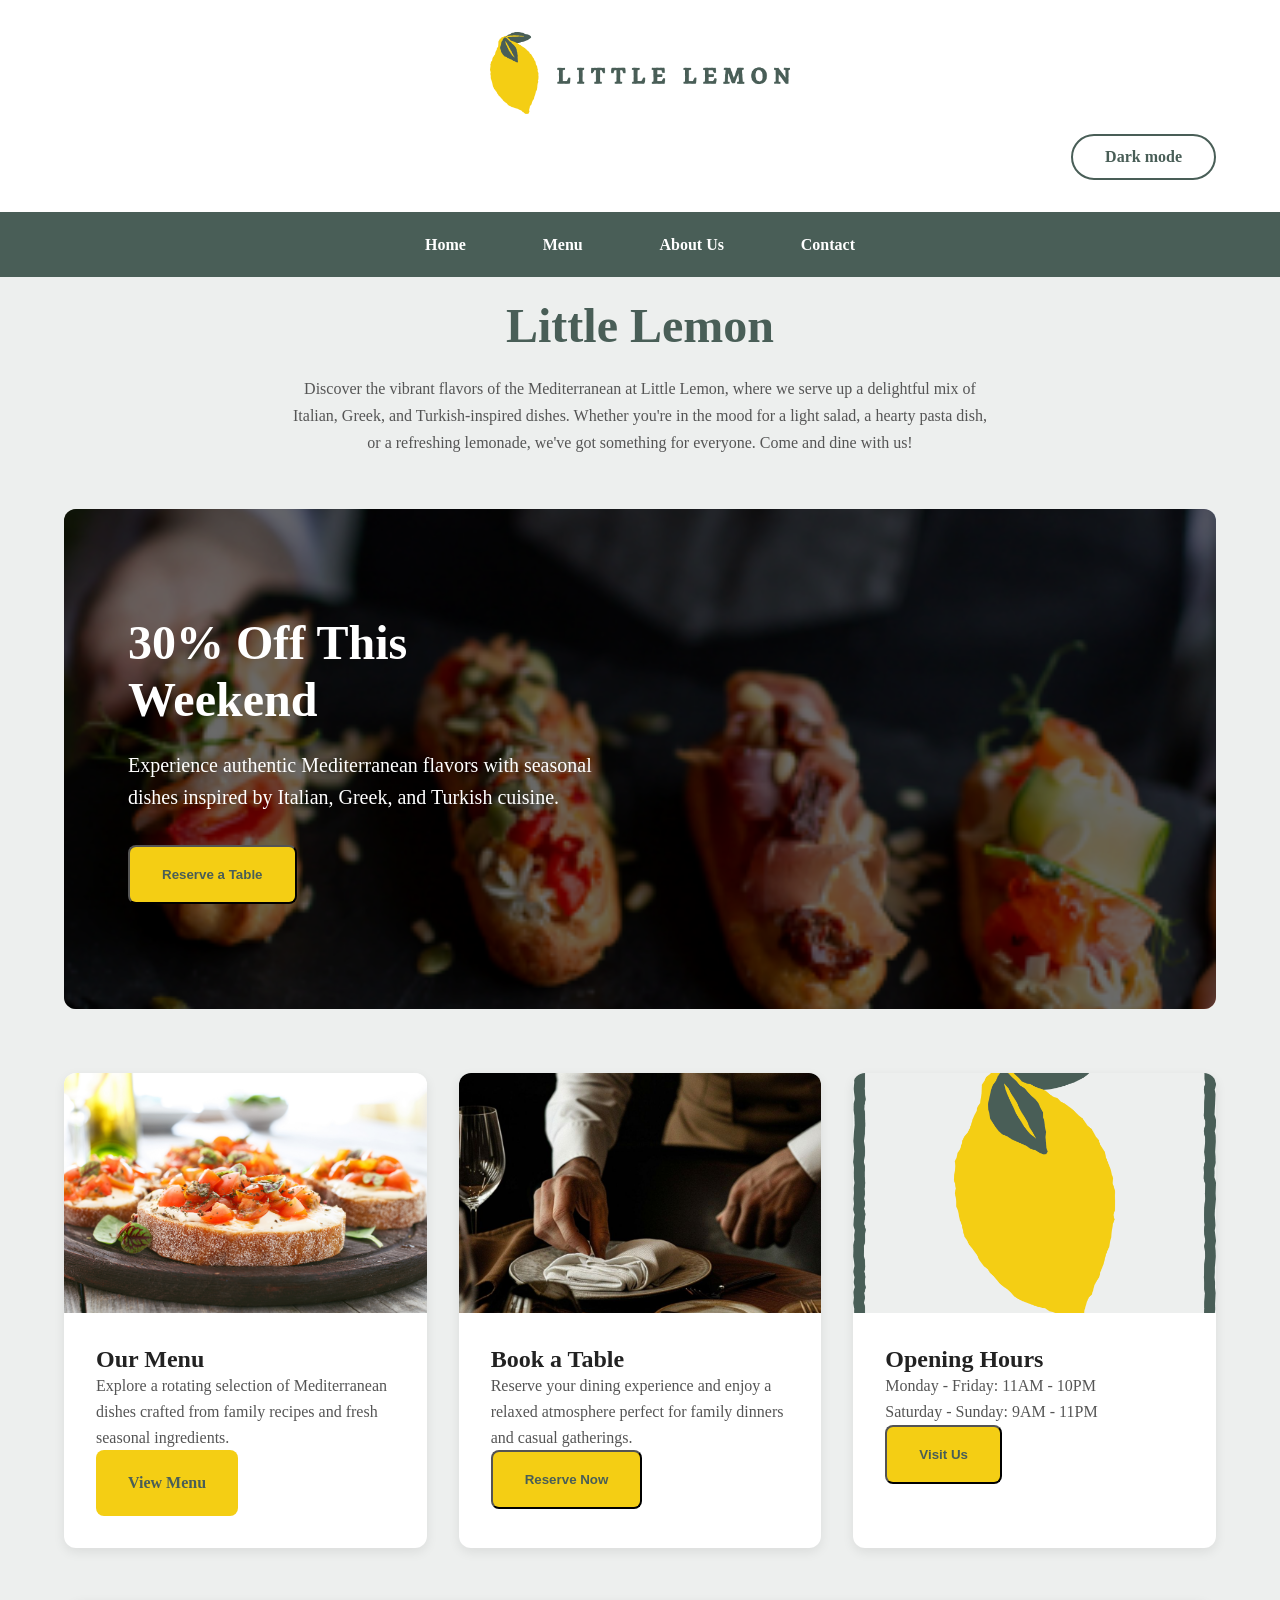
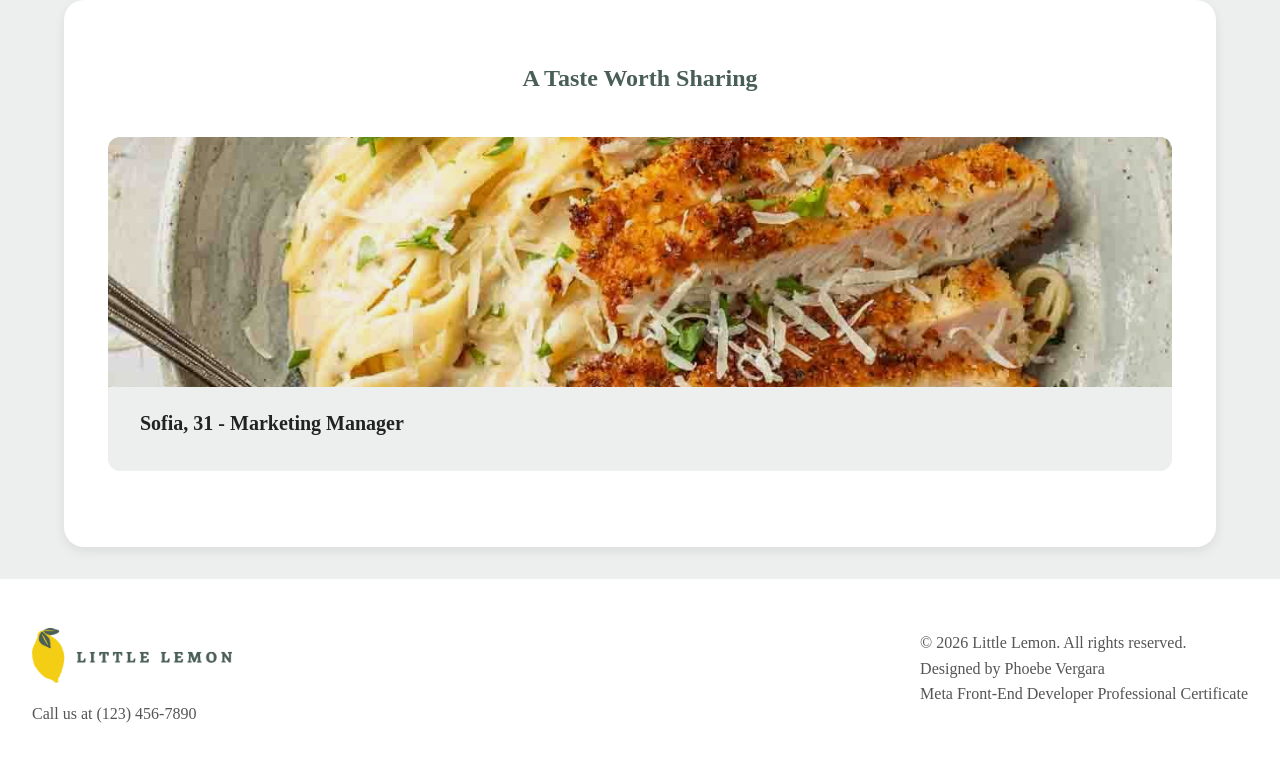
==== commit ad575322: "Polish styles and update menu/reservation pages Improve layout and UI across the site: refine about." ====
--- a/index.html
+++ b/index.html
@@ -4,6 +4,7 @@
     <meta charset="UTF-8">
     <meta name="viewport" content="width=device-width, initial-scale=1.0">
     <title>Document</title>
+    <link rel="icon" type="image/x-icon" href="">
     <link rel="stylesheet" href="global.css">
     <link rel="stylesheet" href="./style.css">
 </head>
@@ -45,7 +46,7 @@
             <article class="info-card">
                 <img src="images/menu.jpg" alt="Little Lemon Banner" width="100%" height="200">
                 <div class="card-content">
-                    <h2>Our Menu</h2>
+                    <h3>Our Menu</h3>
                     <p>Explore a rotating selection of Mediterranean dishes crafted from family 
                     recipes and fresh seasonal ingredients.</p>
                     <a href="menu.html"  class="card-button">View Menu</a>
@@ -54,7 +55,7 @@
             <article class="info-card">
                 <img src="images/book a table.jpg" alt="Little Lemon Banner" width="100%" height="200">
                 <div class="card-content">
-                    <h2>Book a Table</h2>
+                    <h3>Book a Table</h3>
                     <p>Reserve your dining experience and enjoy a relaxed atmosphere perfect for 
                     family dinners and casual gatherings.</p>
                     <button href="reservation.html" class="card-button">Reserve Now</button>
@@ -72,7 +73,7 @@
             </article>
         </section>
         <section class="testimonials" aria-labelledby="testimonials-title">
-            <h2>A Taste Worth Sharing</h2>
+            <h3>A Taste Worth Sharing</h3>
 
             <div class="testimonials-viewport">
                 <div class="testimonials-track">
--- a/style.css
+++ b/style.css
@@ -151,14 +151,14 @@
 }
 
 .testimonials {
-    margin: var(--space-fluid-lg) var(--space-fluid-md);
+    margin: var(--space-fluid-sm) var(--space-fluid-md) var(--space-fluid-md) var(--space-fluid-md);
     padding: var(--space-fluid-lg) var(--space-fluid-md);
     border-radius: var(--radius-large);
     background-color: var(--surface);
     box-shadow: var(--shadow-light);
 }
 
-.testimonials > h2 {
+.testimonials > h3 {
     margin-bottom: var(--space-fluid-md);
     text-align: center;
     color: var(--primary-green);
@@ -247,8 +247,10 @@
 
 .testimonial-trigger img {
     width: 100%;
-    height: clamp(16rem, 38vw, 24rem);
     object-fit: cover;
+    height: clamp(13.75rem, 25vw, 15.625rem);
+    transition: transform 0.5s ease;
+    filter: brightness(0.95);
 }
 
 .testimonial-trigger span {
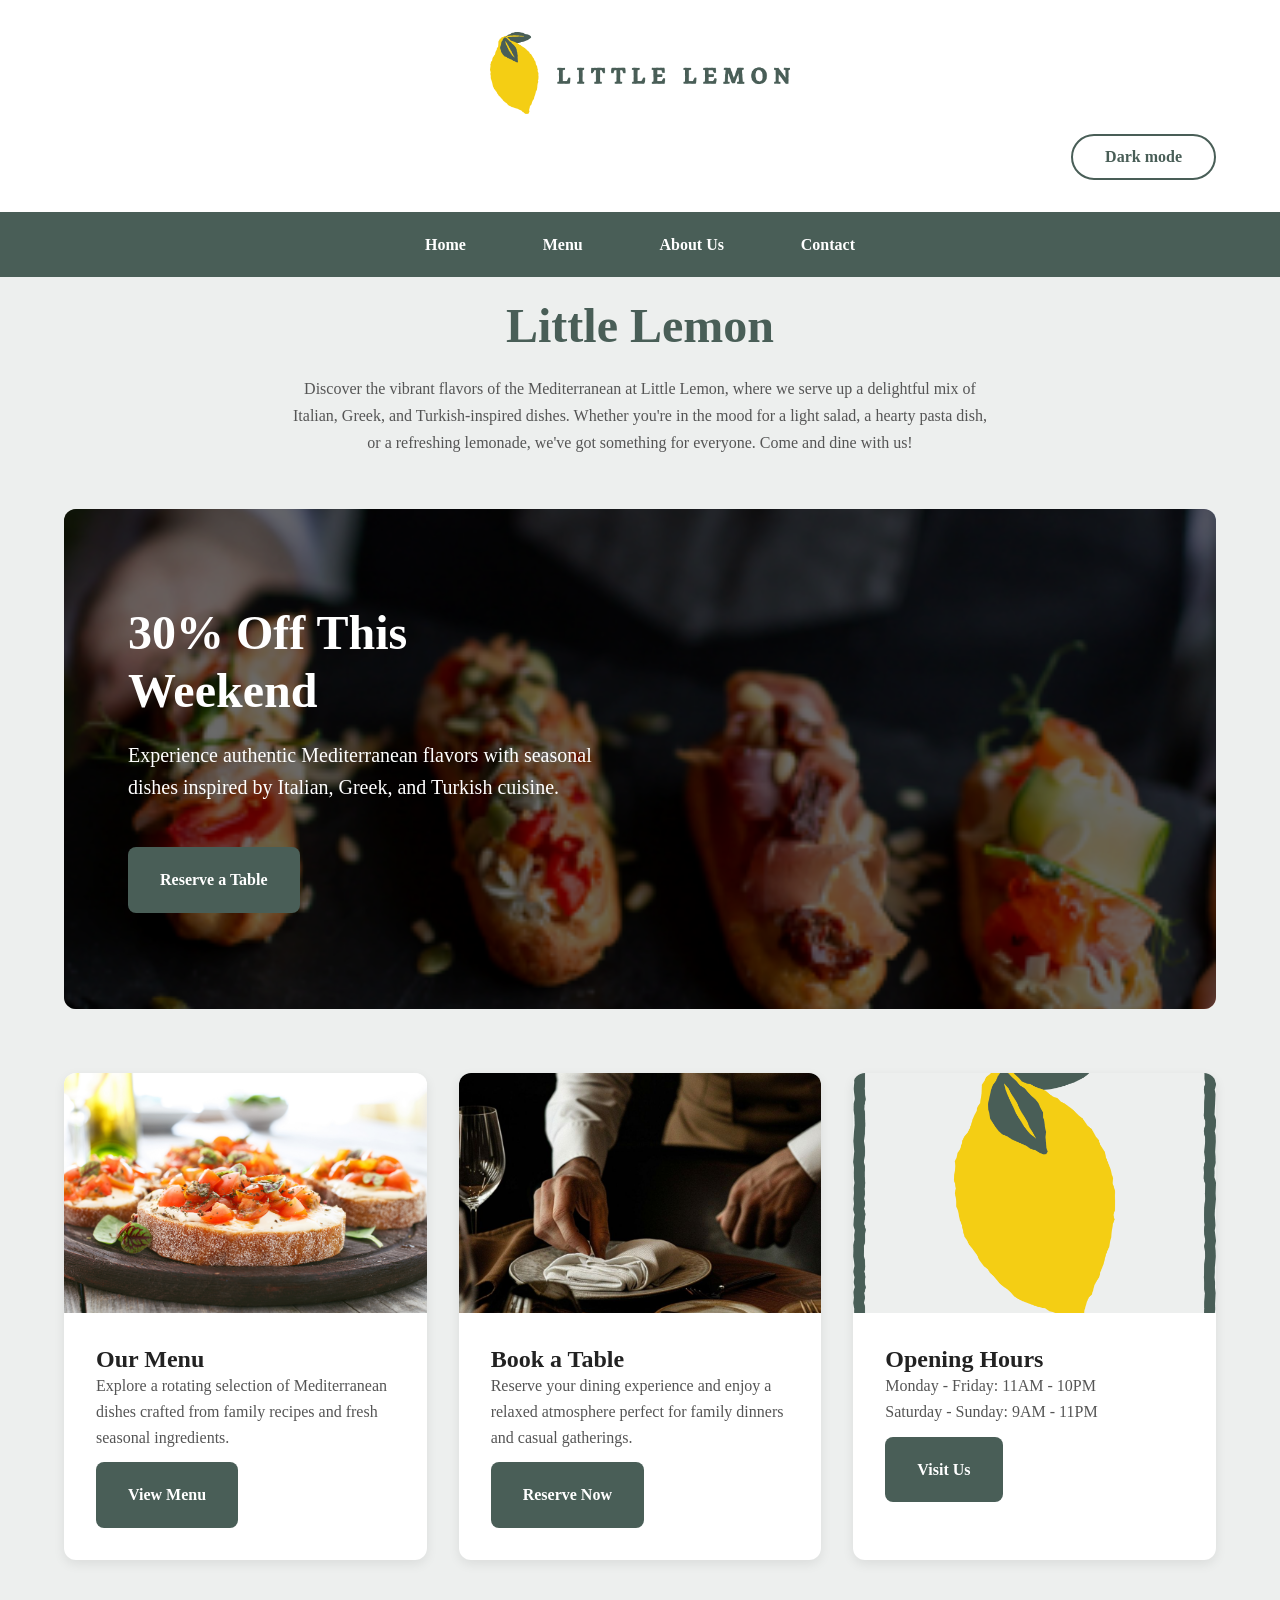
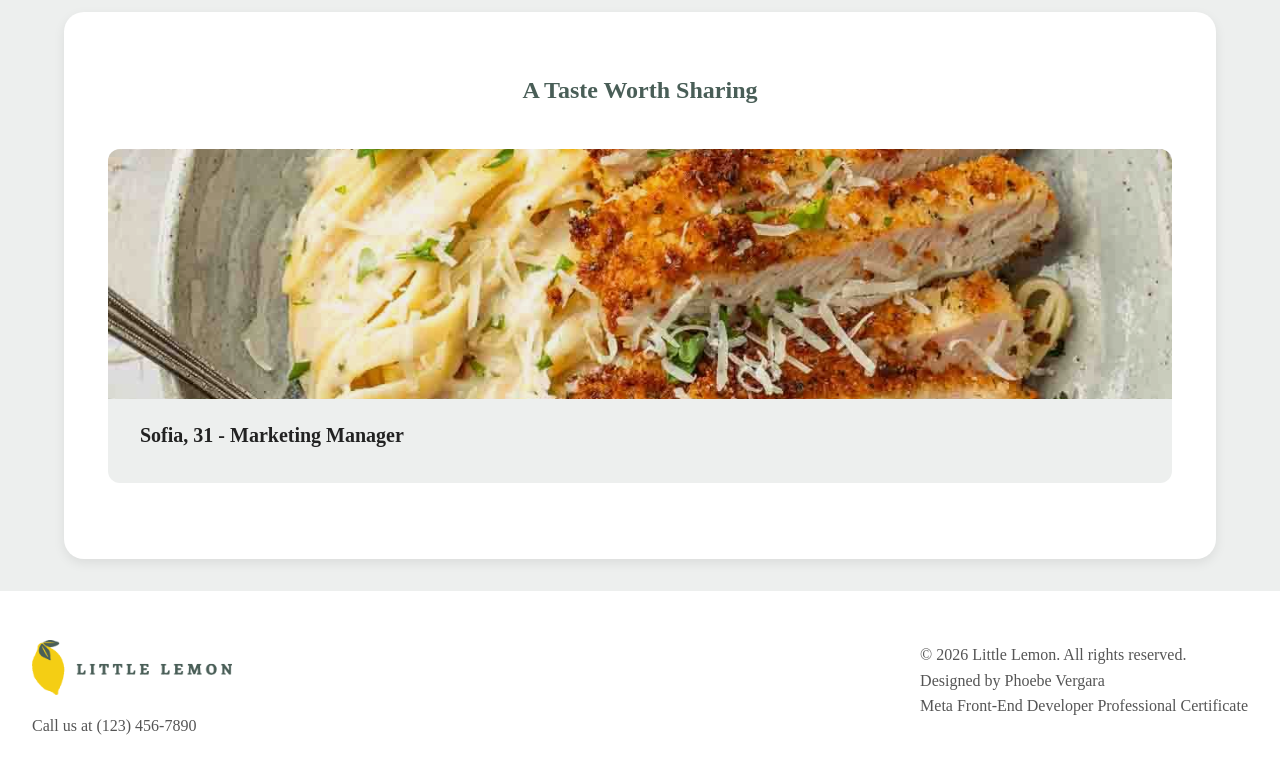
==== commit 74fb9b5e: "Convert card buttons to anchors and update styles Replaced <button> elements in index.html with <a> " ====
--- a/index.html
+++ b/index.html
@@ -58,7 +58,7 @@
                     <h3>Book a Table</h3>
                     <p>Reserve your dining experience and enjoy a relaxed atmosphere perfect for 
                     family dinners and casual gatherings.</p>
-                    <button href="reservation.html" class="card-button">Reserve Now</button>
+                    <a href="reservation.html" class="card-button">Reserve Now</a>
                 </div>
             </article>
             <article class="info-card"> 
@@ -68,7 +68,7 @@
                     <p>Monday - Friday: 11AM - 10PM
                 <br>
                    Saturday - Sunday: 9AM - 11PM</p>
-                   <button href="#" class="card-button">Visit Us</button>
+                   <a href="#" class="card-button">Visit Us</a>
                 </div>
             </article>
         </section>
--- a/style.css
+++ b/style.css
@@ -63,19 +63,20 @@
 }
 
 .hero-button {
-    display: inline-block;
+    margin: var(--space-fluid-xs) var(--space-fluid-xs) 0 0;
     padding: var(--space-fluid-sm) var(--space-fluid-md);
+    border: 0;
+    border-radius: var(--radius-small);
+    background-color: var(--primary-green);
+    color: var(--text-on-dark);
+    font: inherit;
+    font-weight: bold;
+    cursor: pointer;
+}
+
+.hero-button:hover {
     background-color: var(--primary-yellow);
     color: var(--primary-green);
-    font-weight: bold;
-    border-radius: var(--radius-small);
-    transition: 0.3s ease;
-}
-
-.hero-button:hover {
-    background-color: var(--accent-orange);
-    transform: translateY(-3px);
-    box-shadow: 0 8px 20px rgba(0, 0, 0, 0.2);
 }
 
 .info-section {
@@ -138,15 +139,21 @@
 .card-button {    
     display: inline-block;
     padding: var(--space-fluid-sm) var(--space-fluid-md);
-    background-color: var(--primary-yellow);
-    color: var(--primary-green);
-    font-weight: bold;
+    margin: var(--space-fluid-xs) var(--space-fluid-xs) 0 0;
+    background-color: var(--primary-green);
+    color: var(--text-on-dark);
+    font-weight: bold;
+    font: inherit;
     border-radius: var(--radius-small);
     transition: 0.3s ease;
+    cursor: pointer;
+    font-weight: bold;
+
 }
 
 .card-button:hover {
-    background-color: var(--accent-orange);
+    background-color: var(--primary-yellow);
+    color: var(--primary-green);
     transform: translateY(-3px);
 }
 
